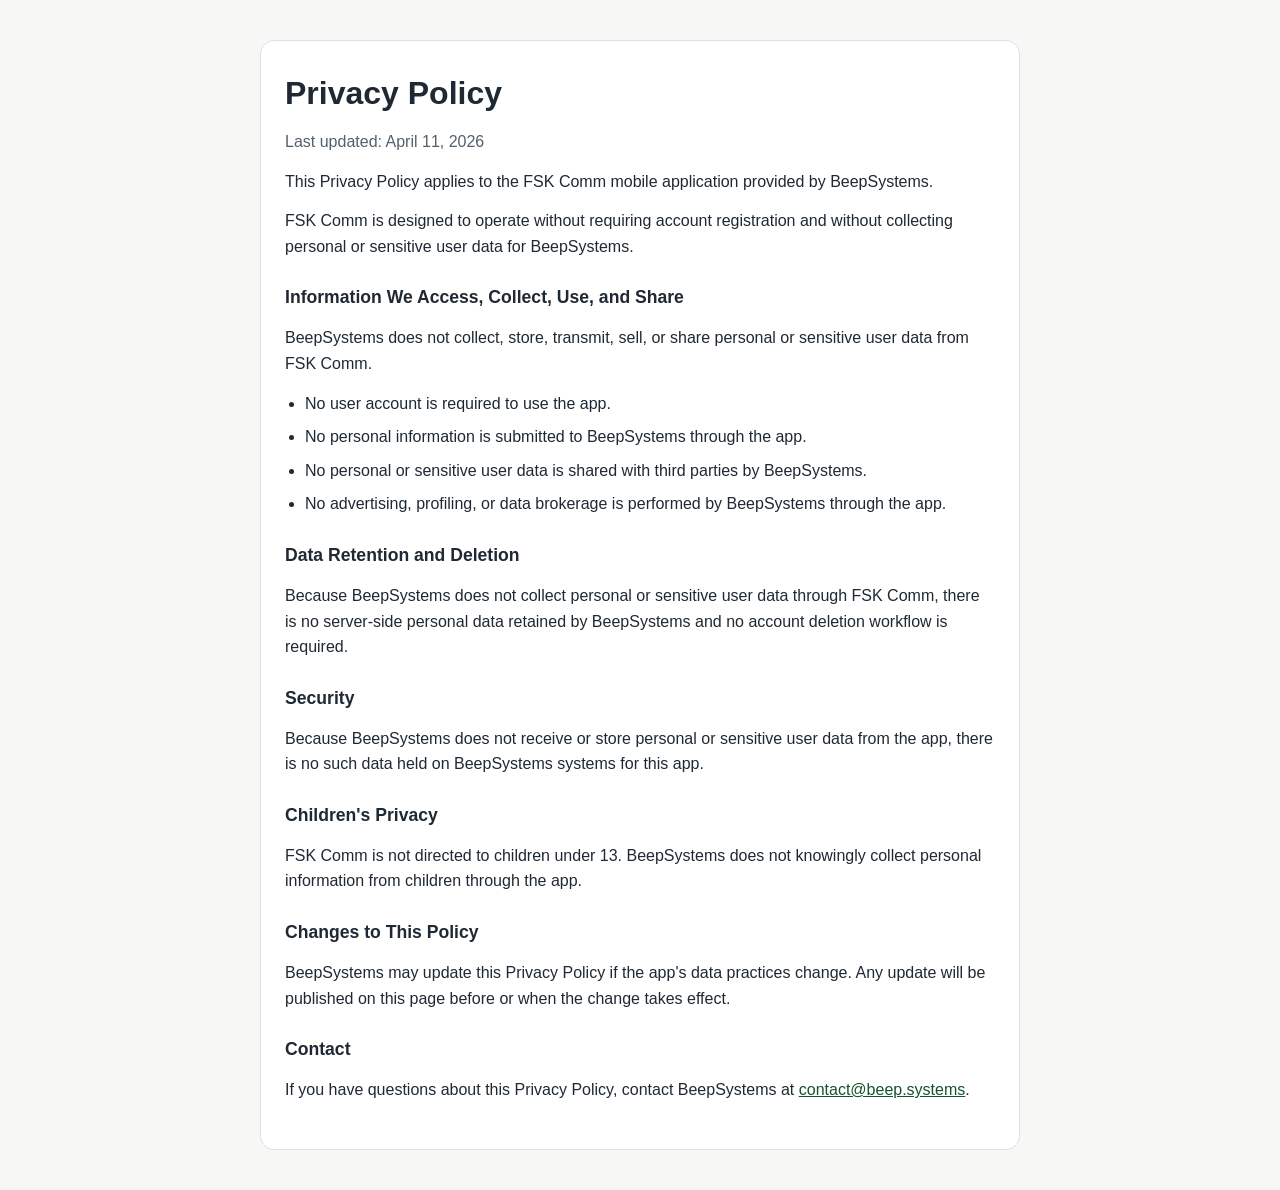
==== privacy.html @ 5888fa41 "Add Terms of Use and Privacy Policy static pages" ====
<!DOCTYPE html>
<html lang="en">
<head>
    <meta charset="utf-8">
    <meta name="viewport" content="width=device-width, initial-scale=1">
    <title>Privacy Policy | FSK Comm</title>
    <style>
        :root {
            color-scheme: light;
            --bg: #f7f7f5;
            --surface: #ffffff;
            --text: #1f2933;
            --muted: #52606d;
            --border: #d9e2ec;
            --accent: #14532d;
        }

        * {
            box-sizing: border-box;
        }

        body {
            margin: 0;
            font-family: Arial, sans-serif;
            background: var(--bg);
            color: var(--text);
            line-height: 1.6;
        }

        main {
            max-width: 760px;
            margin: 40px auto;
            padding: 32px 24px;
            background: var(--surface);
            border: 1px solid var(--border);
            border-radius: 14px;
        }

        h1, h2 {
            line-height: 1.25;
            margin: 0 0 16px;
        }

        h1 {
            font-size: 2rem;
        }

        h2 {
            font-size: 1.1rem;
            margin-top: 28px;
        }

        p {
            margin: 0 0 14px;
        }

        ul {
            margin: 0 0 14px 20px;
            padding: 0;
        }

        li {
            margin-bottom: 8px;
        }

        .meta {
            color: var(--muted);
        }

        a {
            color: var(--accent);
        }
    </style>
</head>
<body>
<main>
    <h1>Privacy Policy</h1>
    <p class="meta">Last updated: April 11, 2026</p>
    <p>This Privacy Policy applies to the FSK Comm mobile application provided by BeepSystems.</p>
    <p>FSK Comm is designed to operate without requiring account registration and without collecting personal or sensitive user data for BeepSystems.</p>

    <h2>Information We Access, Collect, Use, and Share</h2>
    <p>BeepSystems does not collect, store, transmit, sell, or share personal or sensitive user data from FSK Comm.</p>
    <ul>
        <li>No user account is required to use the app.</li>
        <li>No personal information is submitted to BeepSystems through the app.</li>
        <li>No personal or sensitive user data is shared with third parties by BeepSystems.</li>
        <li>No advertising, profiling, or data brokerage is performed by BeepSystems through the app.</li>
    </ul>

    <h2>Data Retention and Deletion</h2>
    <p>Because BeepSystems does not collect personal or sensitive user data through FSK Comm, there is no server-side personal data retained by BeepSystems and no account deletion workflow is required.</p>

    <h2>Security</h2>
    <p>Because BeepSystems does not receive or store personal or sensitive user data from the app, there is no such data held on BeepSystems systems for this app.</p>

    <h2>Children's Privacy</h2>
    <p>FSK Comm is not directed to children under 13. BeepSystems does not knowingly collect personal information from children through the app.</p>

    <h2>Changes to This Policy</h2>
    <p>BeepSystems may update this Privacy Policy if the app's data practices change. Any update will be published on this page before or when the change takes effect.</p>

    <h2>Contact</h2>
    <p>If you have questions about this Privacy Policy, contact BeepSystems at <a href="mailto:contact@beep.systems">contact@beep.systems</a>.</p>
</main>
</body>
</html>
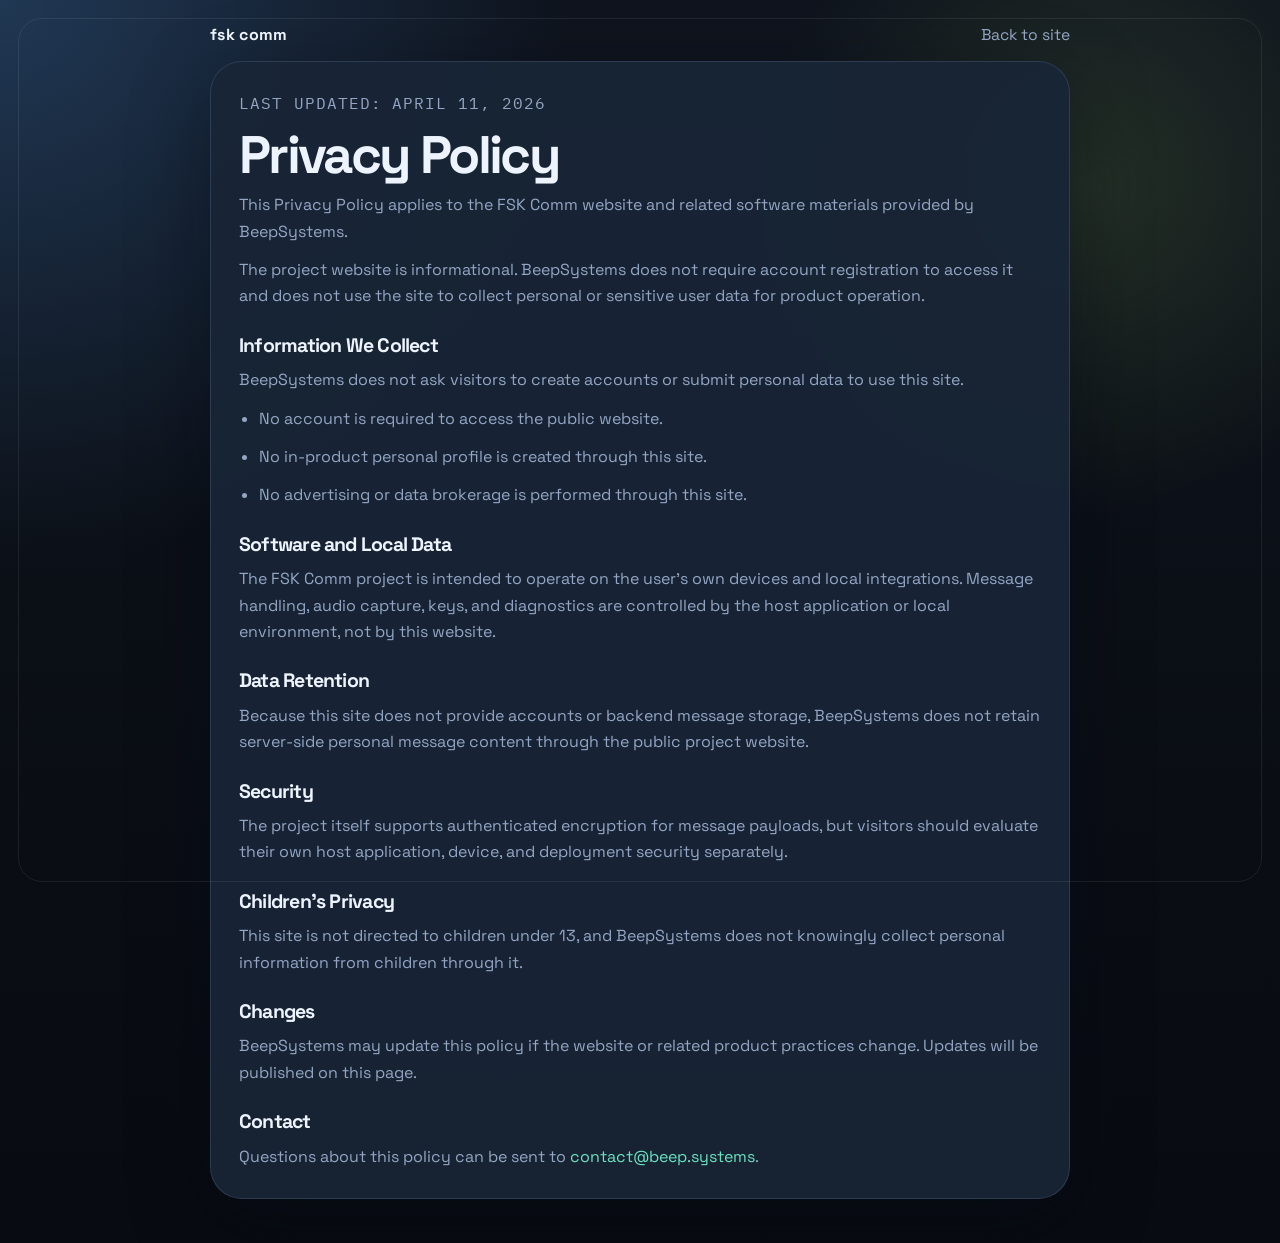
==== commit 98b5d755: "Add website structure: index, legal pages, sitemap, and robots.txt" ====
--- a/privacy.html
+++ b/privacy.html
@@ -4,104 +4,55 @@
     <meta charset="utf-8">
     <meta name="viewport" content="width=device-width, initial-scale=1">
     <title>Privacy Policy | FSK Comm</title>
-    <style>
-        :root {
-            color-scheme: light;
-            --bg: #f7f7f5;
-            --surface: #ffffff;
-            --text: #1f2933;
-            --muted: #52606d;
-            --border: #d9e2ec;
-            --accent: #14532d;
-        }
+    <meta name="description" content="Privacy Policy for the FSK Comm website and related software materials.">
+    <meta name="robots" content="index,follow">
+    <link rel="icon" href="/favicon.ico" sizes="any">
+    <link rel="preconnect" href="https://fonts.googleapis.com">
+    <link rel="preconnect" href="https://fonts.gstatic.com" crossorigin>
+    <link href="https://fonts.googleapis.com/css2?family=IBM+Plex+Mono:wght@400;500&family=Space+Grotesk:wght@400;500;700&display=swap" rel="stylesheet">
+    <link rel="stylesheet" href="/assets/site.css">
+</head>
+<body class="legal-page">
+<div class="legal-wrap">
+    <header class="legal-header">
+        <a class="brand" href="/index.html">
+            <span>FSK Comm</span>
+        </a>
+        <a class="legal-back" href="/index.html">Back to site</a>
+    </header>
 
-        * {
-            box-sizing: border-box;
-        }
+    <main class="legal-content">
+        <p class="legal-meta">Last updated: April 11, 2026</p>
+        <h1>Privacy Policy</h1>
+        <p>This Privacy Policy applies to the FSK Comm website and related software materials provided by BeepSystems.</p>
+        <p>The project website is informational. BeepSystems does not require account registration to access it and does not use the site to collect personal or sensitive user data for product operation.</p>
 
-        body {
-            margin: 0;
-            font-family: Arial, sans-serif;
-            background: var(--bg);
-            color: var(--text);
-            line-height: 1.6;
-        }
+        <h2>Information We Collect</h2>
+        <p>BeepSystems does not ask visitors to create accounts or submit personal data to use this site.</p>
+        <ul>
+            <li>No account is required to access the public website.</li>
+            <li>No in-product personal profile is created through this site.</li>
+            <li>No advertising or data brokerage is performed through this site.</li>
+        </ul>
 
-        main {
-            max-width: 760px;
-            margin: 40px auto;
-            padding: 32px 24px;
-            background: var(--surface);
-            border: 1px solid var(--border);
-            border-radius: 14px;
-        }
+        <h2>Software and Local Data</h2>
+        <p>The FSK Comm project is intended to operate on the user's own devices and local integrations. Message handling, audio capture, keys, and diagnostics are controlled by the host application or local environment, not by this website.</p>
 
-        h1, h2 {
-            line-height: 1.25;
-            margin: 0 0 16px;
-        }
+        <h2>Data Retention</h2>
+        <p>Because this site does not provide accounts or backend message storage, BeepSystems does not retain server-side personal message content through the public project website.</p>
 
-        h1 {
-            font-size: 2rem;
-        }
+        <h2>Security</h2>
+        <p>The project itself supports authenticated encryption for message payloads, but visitors should evaluate their own host application, device, and deployment security separately.</p>
 
-        h2 {
-            font-size: 1.1rem;
-            margin-top: 28px;
-        }
+        <h2>Children's Privacy</h2>
+        <p>This site is not directed to children under 13, and BeepSystems does not knowingly collect personal information from children through it.</p>
 
-        p {
-            margin: 0 0 14px;
-        }
+        <h2>Changes</h2>
+        <p>BeepSystems may update this policy if the website or related product practices change. Updates will be published on this page.</p>
 
-        ul {
-            margin: 0 0 14px 20px;
-            padding: 0;
-        }
-
-        li {
-            margin-bottom: 8px;
-        }
-
-        .meta {
-            color: var(--muted);
-        }
-
-        a {
-            color: var(--accent);
-        }
-    </style>
-</head>
-<body>
-<main>
-    <h1>Privacy Policy</h1>
-    <p class="meta">Last updated: April 11, 2026</p>
-    <p>This Privacy Policy applies to the FSK Comm mobile application provided by BeepSystems.</p>
-    <p>FSK Comm is designed to operate without requiring account registration and without collecting personal or sensitive user data for BeepSystems.</p>
-
-    <h2>Information We Access, Collect, Use, and Share</h2>
-    <p>BeepSystems does not collect, store, transmit, sell, or share personal or sensitive user data from FSK Comm.</p>
-    <ul>
-        <li>No user account is required to use the app.</li>
-        <li>No personal information is submitted to BeepSystems through the app.</li>
-        <li>No personal or sensitive user data is shared with third parties by BeepSystems.</li>
-        <li>No advertising, profiling, or data brokerage is performed by BeepSystems through the app.</li>
-    </ul>
-
-    <h2>Data Retention and Deletion</h2>
-    <p>Because BeepSystems does not collect personal or sensitive user data through FSK Comm, there is no server-side personal data retained by BeepSystems and no account deletion workflow is required.</p>
-
-    <h2>Security</h2>
-    <p>Because BeepSystems does not receive or store personal or sensitive user data from the app, there is no such data held on BeepSystems systems for this app.</p>
-
-    <h2>Children's Privacy</h2>
-    <p>FSK Comm is not directed to children under 13. BeepSystems does not knowingly collect personal information from children through the app.</p>
-
-    <h2>Changes to This Policy</h2>
-    <p>BeepSystems may update this Privacy Policy if the app's data practices change. Any update will be published on this page before or when the change takes effect.</p>
-
-    <h2>Contact</h2>
-    <p>If you have questions about this Privacy Policy, contact BeepSystems at <a href="mailto:contact@beep.systems">contact@beep.systems</a>.</p>
-</main>
+        <h2>Contact</h2>
+        <p>Questions about this policy can be sent to <a class="legal-link" href="mailto:contact@beep.systems">contact@beep.systems</a>.</p>
+    </main>
+</div>
 </body>
 </html>
--- a/assets/site.css
+++ b/assets/site.css
@@ -0,0 +1,546 @@
+:root {
+    color-scheme: dark;
+    --surface: rgba(19, 29, 43, 0.78);
+    --surface-strong: rgba(25, 37, 54, 0.95);
+    --card-border: rgba(135, 167, 214, 0.18);
+    --text: #eef4ff;
+    --muted: #94a6c4;
+    --accent: #6be3c1;
+    --accent-strong: #b9ff6d;
+    --shadow: 0 24px 80px rgba(3, 9, 19, 0.38);
+    --max-width: 1180px;
+    --radius-lg: 32px;
+    --radius-md: 24px;
+    --radius-sm: 16px;
+}
+
+*,
+*::before,
+*::after {
+    box-sizing: border-box;
+}
+
+html {
+    scroll-behavior: smooth;
+}
+
+body {
+    margin: 0;
+    min-width: 320px;
+    font-family: "Space Grotesk", "Segoe UI", sans-serif;
+    color: var(--text);
+    background:
+        radial-gradient(circle at top left, rgba(86, 169, 255, 0.24), transparent 32%),
+        radial-gradient(circle at 85% 15%, rgba(185, 255, 109, 0.12), transparent 22%),
+        linear-gradient(180deg, #0f141e 0%, #0b0f16 48%, #080b11 100%);
+}
+
+body::before {
+    content: "";
+    position: fixed;
+    inset: 18px;
+    border: 1px solid rgba(255, 255, 255, 0.08);
+    border-radius: 24px;
+    pointer-events: none;
+}
+
+a {
+    color: inherit;
+    text-decoration: none;
+}
+
+img {
+    display: block;
+    max-width: 100%;
+}
+
+code {
+    padding: 0.12em 0.36em;
+    border-radius: 999px;
+    background: rgba(255, 255, 255, 0.07);
+    color: var(--text);
+    font-family: "IBM Plex Mono", Consolas, monospace;
+    font-size: 0.92em;
+}
+
+.site-shell {
+    width: min(calc(100% - 32px), var(--max-width));
+    margin: 0 auto;
+    padding: 24px 0 48px;
+}
+
+.topbar {
+    position: sticky;
+    top: 18px;
+    z-index: 10;
+    display: flex;
+    align-items: center;
+    justify-content: space-between;
+    gap: 20px;
+    padding: 12px 18px;
+    margin-bottom: 22px;
+    background: rgba(8, 13, 21, 0.72);
+    border: 1px solid rgba(255, 255, 255, 0.08);
+    border-radius: 999px;
+    backdrop-filter: blur(18px);
+}
+
+.brand {
+    display: inline-flex;
+    align-items: center;
+    gap: 12px;
+    font-size: 1rem;
+    font-weight: 700;
+    letter-spacing: 0.02em;
+    text-transform: lowercase;
+}
+
+.nav {
+    display: flex;
+    flex-wrap: wrap;
+    gap: 16px;
+}
+
+.nav a,
+.footer-links a,
+.legal-back {
+    font-size: 0.98rem;
+}
+
+.nav a,
+.footer-links a {
+    color: var(--muted);
+    transition: color 160ms ease, opacity 160ms ease;
+}
+
+.nav a:hover,
+.footer-links a:hover,
+.nav a:focus-visible,
+.footer-links a:focus-visible,
+.button:hover,
+.button:focus-visible {
+    color: var(--text);
+}
+
+.section {
+    padding: 24px 0;
+}
+
+.hero {
+    display: grid;
+    grid-template-columns: minmax(0, 1.2fr) minmax(280px, 0.8fr);
+    gap: 22px;
+    align-items: start;
+}
+
+.hero-copy,
+.hero-panel,
+.card,
+.footer {
+    position: relative;
+    overflow: hidden;
+    background: var(--surface);
+    border: 1px solid var(--card-border);
+    box-shadow: var(--shadow);
+}
+
+.hero-copy,
+.hero-panel,
+.footer {
+    border-radius: var(--radius-lg);
+}
+
+.hero-copy {
+    padding: 38px;
+}
+
+.hero-copy::after,
+.hero-panel::after,
+.card::after,
+.footer::after {
+    content: "";
+    position: absolute;
+    inset: auto -10% -30% auto;
+    width: 220px;
+    height: 220px;
+    background: radial-gradient(circle, rgba(107, 227, 193, 0.15), transparent 70%);
+    pointer-events: none;
+}
+
+.eyebrow,
+.panel-label,
+.feature-kicker,
+.metric-label,
+.legal-meta {
+    margin: 0 0 12px;
+    color: var(--accent-strong);
+    font-family: "IBM Plex Mono", Consolas, monospace;
+    font-size: 0.9rem;
+    letter-spacing: 0.06em;
+    text-transform: uppercase;
+}
+
+h1,
+h2,
+h3,
+p,
+ol,
+ul {
+    margin: 0;
+}
+
+h1 {
+    max-width: 100%;
+    font-size: clamp(2.1rem, 4.4vw, 3.8rem);
+    line-height: 1.02;
+    letter-spacing: -0.05em;
+}
+
+h2 {
+    font-size: clamp(1.8rem, 3.4vw, 2.8rem);
+    line-height: 1.05;
+    letter-spacing: -0.04em;
+}
+
+h3 {
+    font-size: 1.22rem;
+    line-height: 1.18;
+}
+
+.lede,
+.section-copy,
+.feature-card p,
+.stack-item p,
+.notes-card li,
+.footer-copy,
+.legal-content p,
+.legal-content li {
+    color: var(--muted);
+    font-size: 1rem;
+    line-height: 1.65;
+}
+
+.lede {
+    max-width: 58ch;
+    margin-top: 20px;
+    font-size: 1.06rem;
+}
+
+.hero-actions {
+    display: flex;
+    flex-wrap: wrap;
+    gap: 14px;
+    margin-top: 24px;
+}
+
+.button {
+    display: inline-flex;
+    align-items: center;
+    justify-content: center;
+    min-height: 46px;
+    padding: 0 20px;
+    border-radius: 999px;
+    border: 1px solid rgba(255, 255, 255, 0.12);
+    font-weight: 500;
+    font-size: 0.98rem;
+}
+
+.button-secondary {
+    background: rgba(255, 255, 255, 0.03);
+}
+
+.hero-panel {
+    padding: 24px;
+}
+
+.pipeline {
+    display: grid;
+    gap: 10px;
+    padding-left: 22px;
+    margin-top: 16px;
+    color: var(--text);
+    font-size: 0.98rem;
+    line-height: 1.45;
+}
+
+.pipeline li::marker {
+    color: var(--accent);
+    font-family: "IBM Plex Mono", Consolas, monospace;
+}
+
+.signal-grid {
+    display: grid;
+    grid-template-columns: repeat(4, 1fr);
+    gap: 12px;
+    margin-top: 24px;
+}
+
+.signal-grid span {
+    min-height: 116px;
+    border-radius: 999px;
+    background:
+        linear-gradient(180deg, rgba(255, 255, 255, 0.05), rgba(255, 255, 255, 0)),
+        linear-gradient(180deg, rgba(107, 227, 193, 0.08), rgba(119, 168, 255, 0.6));
+    animation: pulse 4s ease-in-out infinite;
+    transform-origin: center bottom;
+}
+
+.signal-grid span:nth-child(2) {
+    animation-delay: 0.5s;
+}
+
+.signal-grid span:nth-child(3) {
+    animation-delay: 1s;
+}
+
+.signal-grid span:nth-child(4) {
+    animation-delay: 1.5s;
+}
+
+.section-heading {
+    max-width: 760px;
+    margin-bottom: 20px;
+}
+
+.card-grid {
+    display: grid;
+    grid-template-columns: repeat(3, minmax(0, 1fr));
+    gap: 16px;
+}
+
+.card {
+    min-height: 100%;
+    padding: 24px;
+    border-radius: var(--radius-md);
+}
+
+.feature-card h3,
+.status-card h3,
+.notes-card h3,
+.stack-item h3 {
+    margin-bottom: 10px;
+}
+
+.feature-kicker {
+    margin-bottom: 10px;
+}
+
+.split-section .split-layout {
+    display: grid;
+    grid-template-columns: minmax(0, 1.05fr) minmax(0, 0.95fr);
+    gap: 16px;
+}
+
+.stack-card {
+    display: grid;
+    gap: 16px;
+}
+
+.stack-item {
+    padding-bottom: 16px;
+    border-bottom: 1px solid rgba(255, 255, 255, 0.08);
+}
+
+.stack-item:last-child {
+    padding-bottom: 0;
+    border-bottom: 0;
+}
+
+.bullet-list {
+    display: grid;
+    gap: 12px;
+    padding-left: 20px;
+    margin-top: 16px;
+}
+
+.metrics-section {
+    display: grid;
+    grid-template-columns: repeat(4, minmax(0, 1fr));
+    gap: 14px;
+}
+
+.metric {
+    padding: 18px 16px;
+    border-radius: var(--radius-sm);
+    background: rgba(255, 255, 255, 0.03);
+    border: 1px solid rgba(255, 255, 255, 0.08);
+}
+
+.metric-value {
+    display: block;
+    margin-bottom: 6px;
+    font-size: 1.22rem;
+    font-weight: 700;
+}
+
+.footer {
+    display: flex;
+    align-items: center;
+    justify-content: space-between;
+    gap: 18px;
+    padding: 22px 24px;
+    margin-top: 18px;
+}
+
+.footer-title {
+    margin-bottom: 6px;
+    font-size: 1.08rem;
+    font-weight: 700;
+}
+
+.footer-links {
+    display: flex;
+    flex-wrap: wrap;
+    justify-content: flex-end;
+    gap: 16px;
+}
+
+.legal-page {
+    min-height: 100vh;
+}
+
+.legal-wrap {
+    width: min(calc(100% - 32px), 860px);
+    margin: 0 auto;
+    padding: 24px 0 44px;
+}
+
+.legal-header {
+    display: flex;
+    align-items: center;
+    justify-content: space-between;
+    gap: 16px;
+    margin-bottom: 16px;
+}
+
+.legal-back {
+    color: var(--muted);
+}
+
+.legal-content {
+    padding: 28px;
+    border-radius: var(--radius-lg);
+    background: var(--surface-strong);
+    border: 1px solid var(--card-border);
+    box-shadow: var(--shadow);
+}
+
+.legal-content h1 {
+    max-width: none;
+    font-size: clamp(2rem, 4.4vw, 3.3rem);
+    margin-bottom: 10px;
+}
+
+.legal-content h2 {
+    margin-top: 24px;
+    margin-bottom: 10px;
+    font-size: 1.22rem;
+    line-height: 1.2;
+}
+
+.legal-content ul {
+    padding-left: 20px;
+    margin: 0;
+}
+
+.legal-content li + li,
+.legal-content p + p,
+.legal-content p + ul,
+.legal-content ul + p {
+    margin-top: 12px;
+}
+
+.legal-link {
+    color: var(--accent);
+}
+
+@keyframes pulse {
+    0%, 100% {
+        transform: scaleY(0.55);
+        opacity: 0.66;
+    }
+
+    50% {
+        transform: scaleY(1);
+        opacity: 1;
+    }
+}
+
+@media (max-width: 980px) {
+    body::before {
+        inset: 10px;
+        border-radius: 18px;
+    }
+
+    .topbar,
+    .footer,
+    .legal-header {
+        flex-direction: column;
+        align-items: flex-start;
+    }
+
+    .hero,
+    .card-grid,
+    .split-section .split-layout,
+    .metrics-section {
+        grid-template-columns: 1fr;
+    }
+
+    .hero-copy {
+        padding: 28px;
+    }
+
+    .footer-links {
+        justify-content: flex-start;
+    }
+}
+
+@media (max-width: 640px) {
+    .site-shell,
+    .legal-wrap {
+        width: min(calc(100% - 20px), var(--max-width));
+        padding-top: 16px;
+    }
+
+    .topbar {
+        border-radius: 24px;
+        padding: 14px 16px;
+    }
+
+    .nav {
+        gap: 12px;
+    }
+
+    .hero-copy,
+    .hero-panel,
+    .card,
+    .footer,
+    .legal-content {
+        padding: 20px;
+    }
+
+    .signal-grid span {
+        min-height: 82px;
+    }
+
+    h1 {
+        font-size: clamp(1.85rem, 8vw, 2.55rem);
+    }
+
+    h2 {
+        font-size: clamp(1.55rem, 7vw, 2rem);
+    }
+
+    .lede,
+    .section-copy,
+    .feature-card p,
+    .stack-item p,
+    .notes-card li,
+    .status-card p,
+    .footer-copy,
+    .legal-content p,
+    .legal-content li {
+        font-size: 0.96rem;
+        line-height: 1.6;
+    }
+}
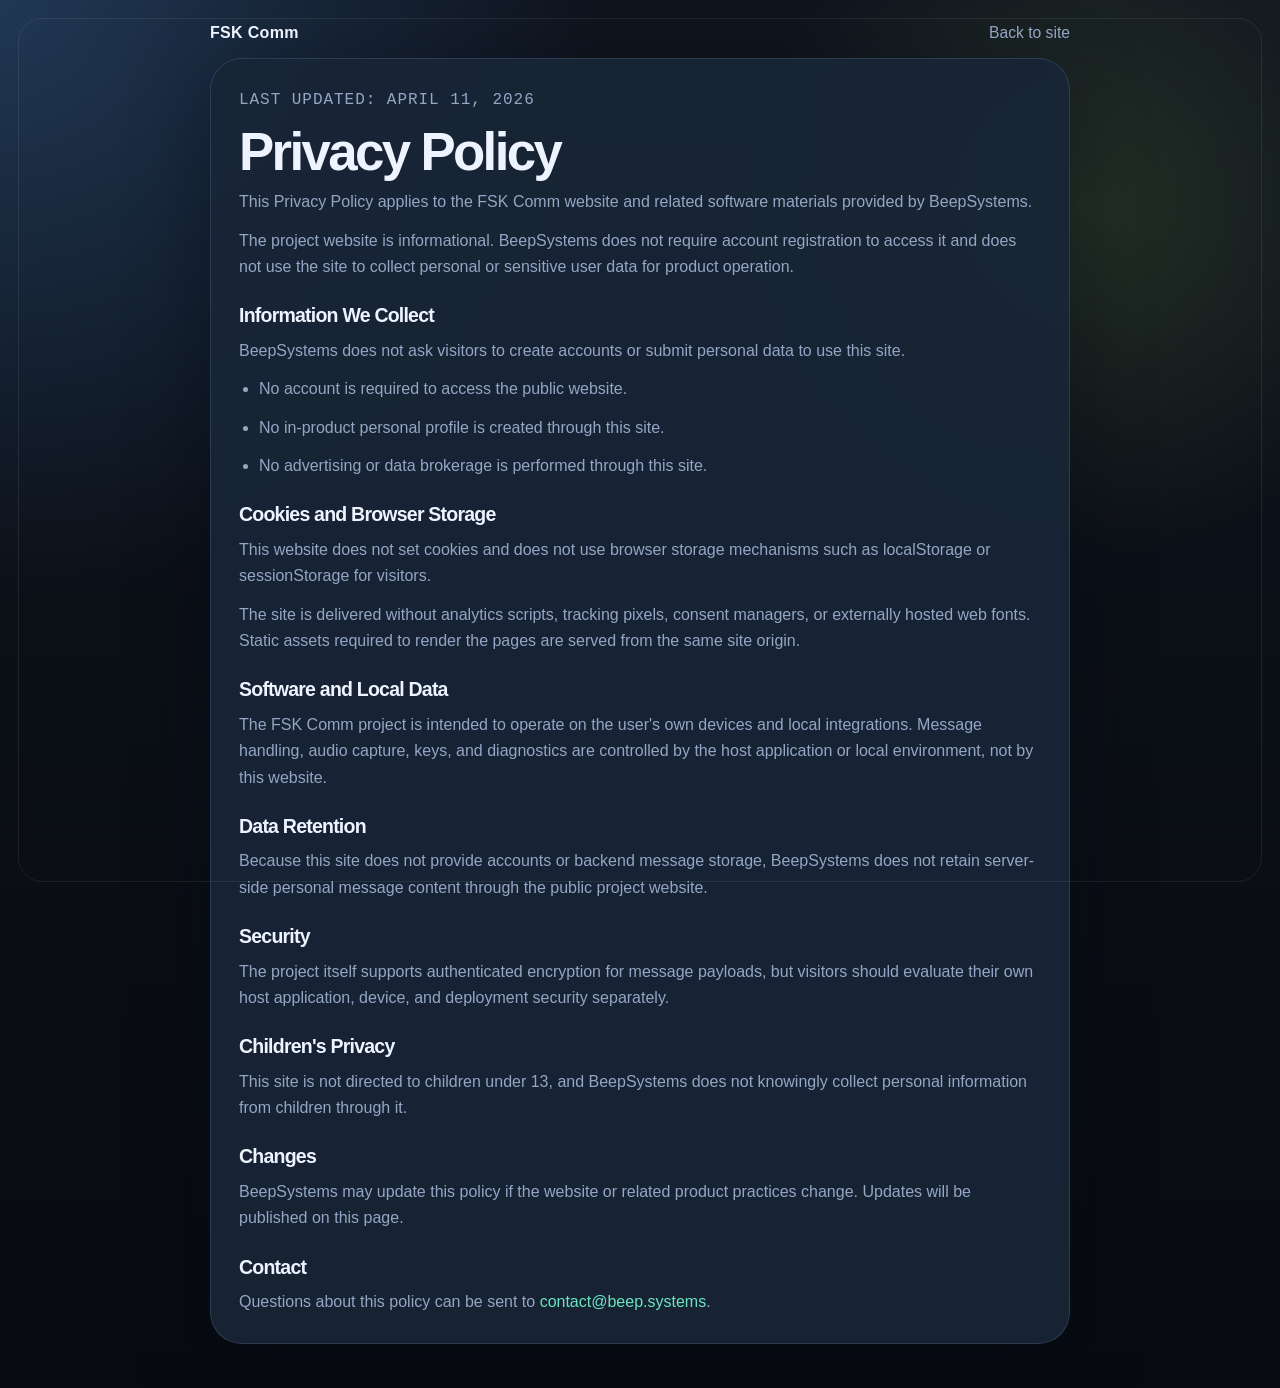
==== commit c8066bec: "Remove Google Fonts and update font families for improved privacy and self-hosting" ====
--- a/privacy.html
+++ b/privacy.html
@@ -7,9 +7,6 @@
     <meta name="description" content="Privacy Policy for the FSK Comm website and related software materials.">
     <meta name="robots" content="index,follow">
     <link rel="icon" href="/favicon.ico" sizes="any">
-    <link rel="preconnect" href="https://fonts.googleapis.com">
-    <link rel="preconnect" href="https://fonts.gstatic.com" crossorigin>
-    <link href="https://fonts.googleapis.com/css2?family=IBM+Plex+Mono:wght@400;500&family=Space+Grotesk:wght@400;500;700&display=swap" rel="stylesheet">
     <link rel="stylesheet" href="/assets/site.css">
 </head>
 <body class="legal-page">
@@ -35,6 +32,10 @@
             <li>No advertising or data brokerage is performed through this site.</li>
         </ul>
 
+        <h2>Cookies and Browser Storage</h2>
+        <p>This website does not set cookies and does not use browser storage mechanisms such as localStorage or sessionStorage for visitors.</p>
+        <p>The site is delivered without analytics scripts, tracking pixels, consent managers, or externally hosted web fonts. Static assets required to render the pages are served from the same site origin.</p>
+
         <h2>Software and Local Data</h2>
         <p>The FSK Comm project is intended to operate on the user's own devices and local integrations. Message handling, audio capture, keys, and diagnostics are controlled by the host application or local environment, not by this website.</p>
 
--- a/assets/site.css
+++ b/assets/site.css
@@ -27,7 +27,7 @@
 body {
     margin: 0;
     min-width: 320px;
-    font-family: "Space Grotesk", "Segoe UI", sans-serif;
+    font-family: "Segoe UI Variable Text", "Segoe UI", "Helvetica Neue", Arial, sans-serif;
     color: var(--text);
     background:
         radial-gradient(circle at top left, rgba(86, 169, 255, 0.24), transparent 32%),
@@ -59,7 +59,7 @@
     border-radius: 999px;
     background: rgba(255, 255, 255, 0.07);
     color: var(--text);
-    font-family: "IBM Plex Mono", Consolas, monospace;
+    font-family: "Cascadia Mono", "SFMono-Regular", Consolas, "Liberation Mono", monospace;
     font-size: 0.92em;
 }
 
@@ -92,7 +92,6 @@
     font-size: 1rem;
     font-weight: 700;
     letter-spacing: 0.02em;
-    text-transform: lowercase;
 }
 
 .nav {
@@ -126,11 +125,16 @@
     padding: 24px 0;
 }
 
+main > .section:not(.hero) {
+    padding-left: 14px;
+}
+
 .hero {
     display: grid;
     grid-template-columns: minmax(0, 1.2fr) minmax(280px, 0.8fr);
     gap: 22px;
     align-items: start;
+    padding-left: 14px;
 }
 
 .hero-copy,
@@ -174,7 +178,7 @@
 .legal-meta {
     margin: 0 0 12px;
     color: var(--accent-strong);
-    font-family: "IBM Plex Mono", Consolas, monospace;
+    font-family: "Cascadia Mono", "SFMono-Regular", Consolas, "Liberation Mono", monospace;
     font-size: 0.9rem;
     letter-spacing: 0.06em;
     text-transform: uppercase;
@@ -237,12 +241,86 @@
     display: inline-flex;
     align-items: center;
     justify-content: center;
+    gap: 10px;
     min-height: 46px;
     padding: 0 20px;
     border-radius: 999px;
     border: 1px solid rgba(255, 255, 255, 0.12);
     font-weight: 500;
     font-size: 0.98rem;
+}
+
+.button-play {
+    justify-content: flex-start;
+    min-height: 54px;
+    padding: 10px 16px 10px 14px;
+    border-radius: 16px;
+    border: 1px solid rgba(255, 255, 255, 0.16);
+    background: linear-gradient(180deg, rgba(20, 26, 37, 0.96), rgba(9, 13, 21, 0.96));
+    color: #ffffff;
+    box-shadow: inset 0 1px 0 rgba(255, 255, 255, 0.06);
+}
+
+.play-badge-icon {
+    position: relative;
+    display: inline-flex;
+    align-items: center;
+    justify-content: center;
+    width: 28px;
+    height: 28px;
+    flex: 0 0 28px;
+}
+
+.play-badge-triangle {
+    width: 0;
+    height: 0;
+    border-top: 9px solid transparent;
+    border-bottom: 9px solid transparent;
+    border-left: 16px solid #34c3ff;
+    filter: drop-shadow(0 0 10px rgba(52, 195, 255, 0.24));
+}
+
+.play-badge-triangle::before,
+.play-badge-triangle::after {
+    content: "";
+    position: absolute;
+    left: -16px;
+    width: 0;
+    height: 0;
+}
+
+.play-badge-triangle::before {
+    top: -9px;
+    border-top: 9px solid transparent;
+    border-bottom: 0 solid transparent;
+    border-left: 16px solid #6be3c1;
+}
+
+.play-badge-triangle::after {
+    top: 0;
+    border-top: 0 solid transparent;
+    border-bottom: 9px solid transparent;
+    border-left: 16px solid #b9ff6d;
+}
+
+.play-badge-copy {
+    display: flex;
+    flex-direction: column;
+    align-items: flex-start;
+    line-height: 1;
+}
+
+.play-badge-label {
+    margin-bottom: 3px;
+    font-size: 0.68rem;
+    letter-spacing: 0.08em;
+    text-transform: uppercase;
+    opacity: 0.78;
+}
+
+.play-badge-title {
+    font-size: 1.05rem;
+    font-weight: 700;
 }
 
 .button-secondary {
@@ -265,36 +343,171 @@
 
 .pipeline li::marker {
     color: var(--accent);
-    font-family: "IBM Plex Mono", Consolas, monospace;
+    font-family: "Cascadia Mono", "SFMono-Regular", Consolas, "Liberation Mono", monospace;
 }
 
 .signal-grid {
-    display: grid;
-    grid-template-columns: repeat(4, 1fr);
-    gap: 12px;
+    position: relative;
+    min-height: 132px;
     margin-top: 24px;
+    overflow: hidden;
+    border-radius: 18px;
+    display: flex;
+    align-items: flex-end;
+    justify-content: space-between;
+    gap: 0;
+    padding: 14px 12px 10px;
+    background:
+        linear-gradient(180deg, rgba(255, 255, 255, 0.03), rgba(255, 255, 255, 0.01)),
+        linear-gradient(90deg, rgba(255, 255, 255, 0.024) 1px, transparent 1px),
+        linear-gradient(0deg, rgba(255, 255, 255, 0.022) 1px, transparent 1px);
+    background-size: auto, 22px 100%, 100% 22px;
+}
+
+.signal-grid::before {
+    content: "";
+    position: absolute;
+    left: 0;
+    right: 0;
+    top: 50%;
+    height: 1px;
+    background: linear-gradient(90deg, transparent, rgba(119, 168, 255, 0.26), transparent);
 }
 
 .signal-grid span {
-    min-height: 116px;
+    position: relative;
+    z-index: 1;
+    flex: 0 0 3px;
+    width: 3px;
+    height: var(--bar-h, 20px);
     border-radius: 999px;
-    background:
-        linear-gradient(180deg, rgba(255, 255, 255, 0.05), rgba(255, 255, 255, 0)),
-        linear-gradient(180deg, rgba(107, 227, 193, 0.08), rgba(119, 168, 255, 0.6));
-    animation: pulse 4s ease-in-out infinite;
+    background: linear-gradient(180deg, rgba(185, 255, 109, 0.96), rgba(107, 227, 193, 0.86) 45%, rgba(119, 168, 255, 0.32));
+    box-shadow:
+        0 0 10px rgba(107, 227, 193, 0.2),
+        0 0 16px rgba(119, 168, 255, 0.12);
+    animation: equalizerPulse var(--bar-speed, 1.05s) ease-in-out infinite;
+    animation-delay: var(--bar-delay, 0s);
     transform-origin: center bottom;
 }
 
-.signal-grid span:nth-child(2) {
-    animation-delay: 0.5s;
-}
-
-.signal-grid span:nth-child(3) {
-    animation-delay: 1s;
-}
-
-.signal-grid span:nth-child(4) {
-    animation-delay: 1.5s;
+@keyframes equalizerPulse {
+    0%, 100% {
+        transform: scaleY(0.55);
+        opacity: 0.62;
+    }
+
+    50% {
+        transform: scaleY(1);
+        opacity: 1;
+    }
+}
+
+.app-showcase .section-heading {
+    max-width: 820px;
+}
+
+.showcase-stage {
+    padding: 34px 28px 28px;
+    overflow: hidden;
+}
+
+.showcase-stage::before {
+    content: "";
+    position: absolute;
+    inset: auto auto -12% -8%;
+    width: 280px;
+    height: 280px;
+    background: radial-gradient(circle, rgba(107, 227, 193, 0.12), transparent 68%);
+    pointer-events: none;
+}
+
+.showcase-stage::after {
+    content: "";
+    position: absolute;
+    inset: 10% -6% auto auto;
+    width: 300px;
+    height: 300px;
+    background: radial-gradient(circle, rgba(119, 168, 255, 0.12), transparent 70%);
+    pointer-events: none;
+}
+
+.phone-stack {
+    position: relative;
+    display: flex;
+    align-items: flex-end;
+    justify-content: center;
+    gap: 0;
+    min-height: 700px;
+    padding: 12px 0;
+}
+
+.phone-card {
+    position: relative;
+    z-index: 1;
+    margin: 0;
+    width: min(28vw, 280px);
+}
+
+.phone-card-left {
+    transform: translateX(42px) rotate(-8deg);
+}
+
+.phone-card-center {
+    z-index: 3;
+    width: min(31vw, 320px);
+    transform: translateY(-18px);
+}
+
+.phone-card-right {
+    transform: translateX(-42px) rotate(8deg);
+}
+
+.phone-frame {
+    position: relative;
+    padding: 10px;
+    border-radius: 34px;
+    background: linear-gradient(180deg, #1b2433 0%, #090d15 100%);
+    border: 1px solid rgba(255, 255, 255, 0.12);
+    box-shadow:
+        0 28px 60px rgba(3, 9, 19, 0.4),
+        inset 0 1px 0 rgba(255, 255, 255, 0.08);
+}
+
+.phone-frame::after {
+    content: "";
+    position: absolute;
+    inset: 10px;
+    border-radius: 26px;
+    background: linear-gradient(135deg, rgba(255, 255, 255, 0.12), transparent 34%, transparent 70%, rgba(255, 255, 255, 0.04));
+    mix-blend-mode: screen;
+    opacity: 0.42;
+    pointer-events: none;
+}
+
+.phone-frame::before {
+    content: "";
+    position: absolute;
+    top: 12px;
+    left: 50%;
+    width: 34%;
+    height: 14px;
+    border-radius: 999px;
+    background: rgba(7, 10, 16, 0.86);
+    transform: translateX(-50%);
+    z-index: 2;
+}
+
+.phone-frame img {
+    width: 100%;
+    border-radius: 26px;
+    box-shadow: inset 0 0 0 1px rgba(255, 255, 255, 0.04);
+}
+
+.phone-card figcaption {
+    margin-top: 14px;
+    text-align: center;
+    color: var(--muted);
+    font-size: 0.95rem;
 }
 
 .section-heading {
@@ -380,12 +593,18 @@
     gap: 18px;
     padding: 22px 24px;
     margin-top: 18px;
+    margin-left: 14px;
 }
 
 .footer-title {
-    margin-bottom: 6px;
-    font-size: 1.08rem;
-    font-weight: 700;
+    margin: 0;
+    color: var(--muted);
+    font-family: "Cascadia Mono", "SFMono-Regular", Consolas, "Liberation Mono", monospace;
+    font-size: 0.84rem;
+    font-weight: 500;
+    letter-spacing: 0.08em;
+    text-transform: uppercase;
+    opacity: 0.9;
 }
 
 .footer-links {
@@ -454,22 +673,9 @@
     color: var(--accent);
 }
 
-@keyframes pulse {
-    0%, 100% {
-        transform: scaleY(0.55);
-        opacity: 0.66;
-    }
-
-    50% {
-        transform: scaleY(1);
-        opacity: 1;
-    }
-}
-
 @media (max-width: 980px) {
     body::before {
-        inset: 10px;
-        border-radius: 18px;
+        display: none;
     }
 
     .topbar,
@@ -479,6 +685,18 @@
         align-items: flex-start;
     }
 
+    .topbar {
+        gap: 14px;
+        width: 100%;
+        border-radius: 28px;
+    }
+
+    .nav {
+        width: 100%;
+        justify-content: space-between;
+        gap: 14px;
+    }
+
     .hero,
     .card-grid,
     .split-section .split-layout,
@@ -490,8 +708,32 @@
         padding: 28px;
     }
 
+    .hero-actions {
+        width: 100%;
+    }
+
     .footer-links {
         justify-content: flex-start;
+    }
+
+    .phone-stack {
+        min-height: auto;
+        gap: 18px;
+        flex-wrap: wrap;
+    }
+
+    .phone-card,
+    .phone-card-center {
+        width: min(44vw, 280px);
+    }
+
+    .phone-card-left,
+    .phone-card-right,
+    .phone-card-center,
+    .phone-card-left:hover,
+    .phone-card-right:hover,
+    .phone-card-center:hover {
+        transform: none;
     }
 }
 
@@ -499,16 +741,41 @@
     .site-shell,
     .legal-wrap {
         width: min(calc(100% - 20px), var(--max-width));
-        padding-top: 16px;
+        padding-top: 14px;
     }
 
     .topbar {
-        border-radius: 24px;
-        padding: 14px 16px;
+        top: 10px;
+        border-radius: 20px;
+        padding: 12px 14px;
+        margin-bottom: 18px;
     }
 
     .nav {
-        gap: 12px;
+        display: grid;
+        grid-template-columns: repeat(2, minmax(0, 1fr));
+        gap: 10px;
+    }
+
+    .nav a {
+        min-height: 42px;
+        display: inline-flex;
+        align-items: center;
+        justify-content: center;
+        padding: 0 12px;
+        text-align: center;
+        border-radius: 999px;
+        background: rgba(255, 255, 255, 0.04);
+        border: 1px solid rgba(255, 255, 255, 0.08);
+        font-size: 0.92rem;
+    }
+
+    .section {
+        padding: 18px 0;
+    }
+
+    main > .section:not(.hero) {
+        padding-left: 10px;
     }
 
     .hero-copy,
@@ -516,19 +783,118 @@
     .card,
     .footer,
     .legal-content {
-        padding: 20px;
+        padding: 18px;
+    }
+
+    .hero {
+        padding-left: 10px;
+    }
+
+    .hero-copy {
+        padding: 22px 18px;
+    }
+
+    .hero-panel {
+        padding: 18px;
+    }
+
+    .eyebrow,
+    .panel-label,
+    .feature-kicker,
+    .metric-label,
+    .legal-meta {
+        font-size: 0.78rem;
+        margin-bottom: 10px;
+    }
+
+    .hero-actions {
+        flex-direction: column;
+        align-items: stretch;
+        gap: 10px;
+    }
+
+    .button,
+    .button-play,
+    .button-secondary {
+        width: 100%;
+    }
+
+    .button {
+        min-height: 44px;
+        font-size: 0.94rem;
+    }
+
+    .button-play {
+        min-height: 52px;
+        padding: 10px 14px;
+    }
+
+    .play-badge-label {
+        font-size: 0.62rem;
+    }
+
+    .play-badge-title {
+        font-size: 0.98rem;
+    }
+
+    .pipeline {
+        gap: 8px;
+        padding-left: 18px;
+        font-size: 0.92rem;
+        line-height: 1.4;
+    }
+
+    .showcase-stage {
+        padding: 18px 14px 14px;
+    }
+
+    .phone-stack {
+        gap: 12px;
+    }
+
+    .phone-card,
+    .phone-card-center {
+        width: min(78vw, 270px);
+    }
+
+    .phone-frame {
+        padding: 8px;
+        border-radius: 28px;
+    }
+
+    .phone-frame::before {
+        top: 10px;
+        height: 12px;
+    }
+
+    .phone-frame img,
+    .phone-frame::after {
+        border-radius: 20px;
+    }
+
+    .signal-grid {
+        min-height: 112px;
+        padding: 10px 8px 8px;
     }
 
     .signal-grid span {
-        min-height: 82px;
+        flex-basis: 2px;
+        width: 2px;
     }
 
     h1 {
-        font-size: clamp(1.85rem, 8vw, 2.55rem);
+        font-size: clamp(1.8rem, 7.8vw, 2.45rem);
+        line-height: 1.04;
     }
 
     h2 {
-        font-size: clamp(1.55rem, 7vw, 2rem);
+        font-size: clamp(1.42rem, 6.4vw, 1.9rem);
+        line-height: 1.08;
+    }
+
+    h3 {
+        font-size: 1.08rem;
+        line-height: 1.2;
     }
 
     .lede,
@@ -536,11 +902,137 @@
     .feature-card p,
     .stack-item p,
     .notes-card li,
-    .status-card p,
-    .footer-copy,
     .legal-content p,
     .legal-content li {
-        font-size: 0.96rem;
-        line-height: 1.6;
-    }
-}
+        font-size: 0.93rem;
+        line-height: 1.58;
+    }
+
+    .section-heading {
+        margin-bottom: 16px;
+    }
+
+    .metrics-section {
+        grid-template-columns: repeat(2, minmax(0, 1fr));
+        gap: 10px;
+    }
+
+    .metric {
+        padding: 14px 12px;
+    }
+
+    .metric-value {
+        font-size: 1.05rem;
+    }
+
+    .footer {
+        padding: 18px;
+        gap: 14px;
+        margin-left: 10px;
+    }
+
+    .footer-title {
+        font-size: 0.76rem;
+    }
+
+    .footer-links {
+        width: 100%;
+        display: grid;
+        grid-template-columns: repeat(2, minmax(0, 1fr));
+        gap: 10px 12px;
+    }
+
+    .footer-links a {
+        font-size: 0.9rem;
+    }
+
+    .legal-content {
+        padding: 22px 18px;
+    }
+
+    .legal-content h2 {
+        font-size: 1.08rem;
+    }
+}
+
+@media (max-width: 420px) {
+    body::before {
+        inset: 6px;
+        border-radius: 14px;
+    }
+
+    .site-shell,
+    .legal-wrap {
+        width: min(calc(100% - 12px), var(--max-width));
+    }
+
+    main > .section:not(.hero) {
+        padding-left: 6px;
+    }
+
+    .topbar {
+        padding: 10px 12px;
+        border-radius: 16px;
+    }
+
+    .brand {
+        font-size: 0.94rem;
+    }
+
+    .nav {
+        grid-template-columns: 1fr;
+    }
+
+    .hero-copy,
+    .hero-panel,
+    .card,
+    .footer,
+    .legal-content {
+        padding: 16px;
+    }
+
+    .hero {
+        padding-left: 6px;
+    }
+
+    .hero-copy {
+        padding: 18px 16px;
+    }
+
+    .button-play {
+        padding: 9px 12px;
+    }
+
+    h1 {
+        font-size: clamp(1.62rem, 8.2vw, 2rem);
+    }
+
+    h2 {
+        font-size: clamp(1.28rem, 6.8vw, 1.56rem);
+    }
+
+    .lede,
+    .section-copy,
+    .feature-card p,
+    .stack-item p,
+    .notes-card li,
+    .legal-content p,
+    .legal-content li {
+        font-size: 0.9rem;
+        line-height: 1.55;
+    }
+
+    .phone-card,
+    .phone-card-center {
+        width: min(84vw, 250px);
+    }
+
+    .metrics-section,
+    .footer-links {
+        grid-template-columns: 1fr;
+    }
+
+    .footer {
+        margin-left: 6px;
+    }
+}
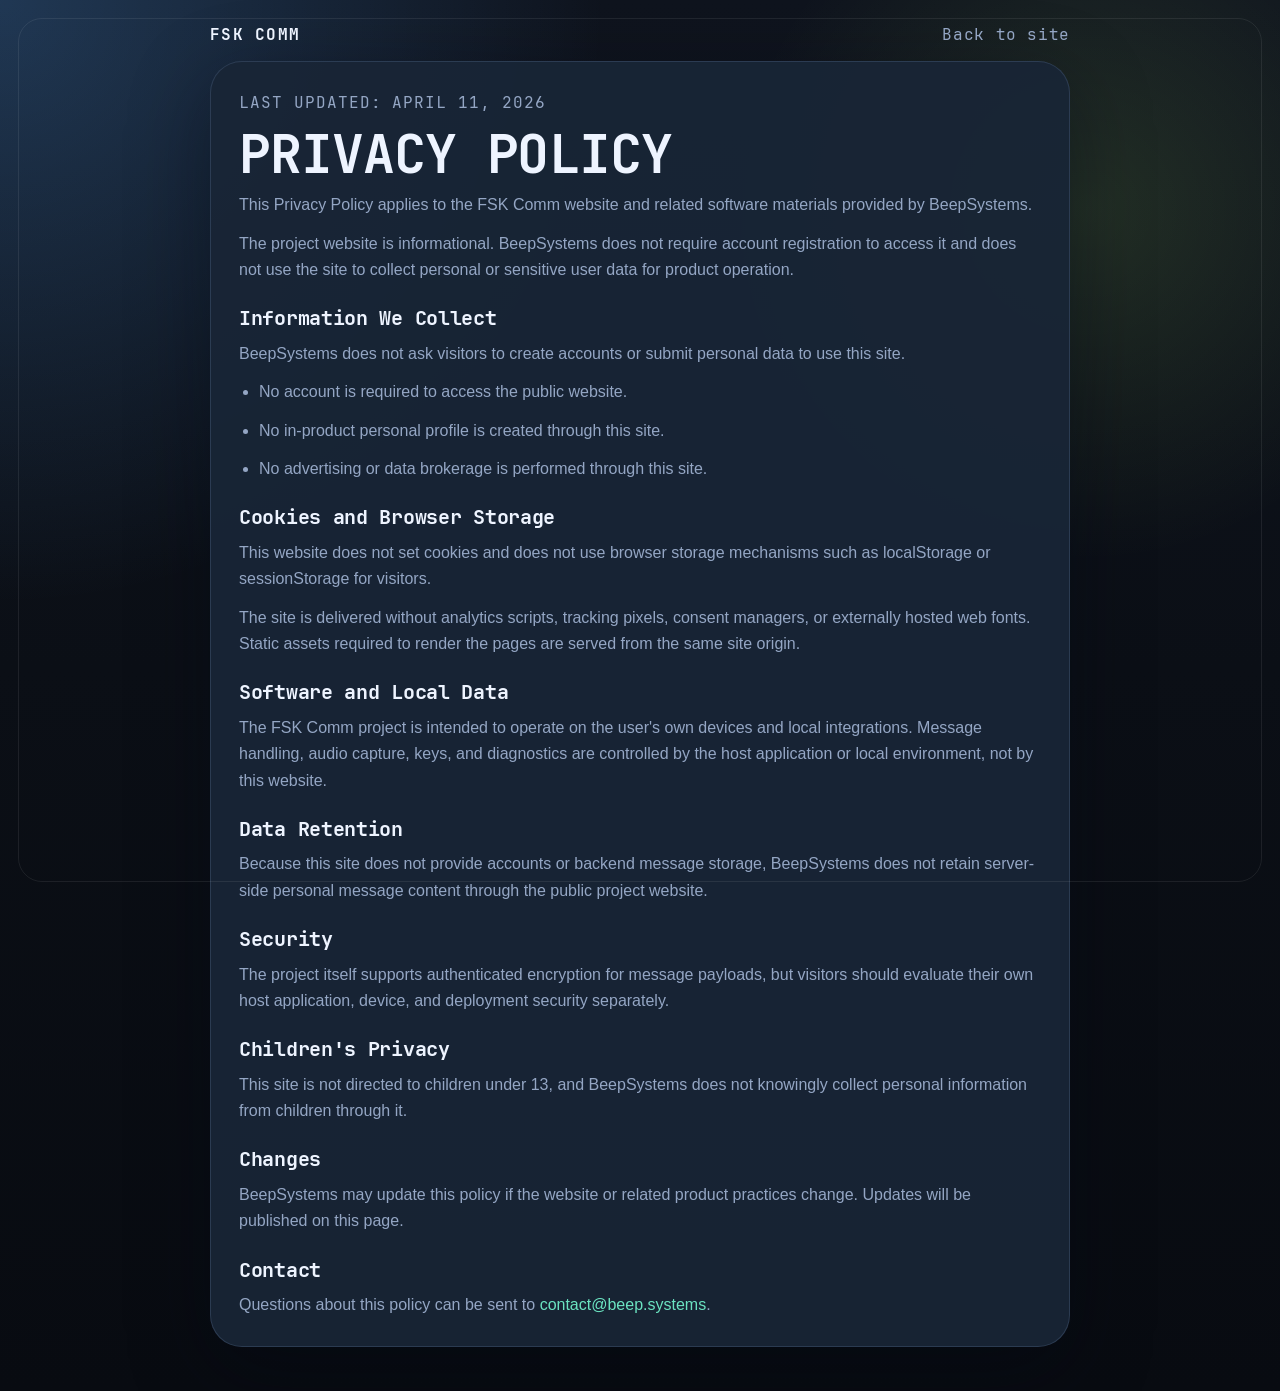
==== commit b2c142a9: "Update website content and styles: revise copy, improve meta tags, add schema.org data, refine typog" ====
--- a/privacy.html
+++ b/privacy.html
@@ -5,7 +5,8 @@
     <meta name="viewport" content="width=device-width, initial-scale=1">
     <title>Privacy Policy | FSK Comm</title>
     <meta name="description" content="Privacy Policy for the FSK Comm website and related software materials.">
-    <meta name="robots" content="index,follow">
+    <meta name="robots" content="noindex,follow">
+    <link rel="canonical" href="https://fsk.beep.systems/privacy.html">
     <link rel="icon" href="/favicon.ico" sizes="any">
     <link rel="stylesheet" href="/assets/site.css">
 </head>
--- a/assets/site.css
+++ b/assets/site.css
@@ -12,6 +12,41 @@
     --radius-lg: 32px;
     --radius-md: 24px;
     --radius-sm: 16px;
+    --font-text: "Segoe UI Variable Text", "Segoe UI", "Helvetica Neue", Arial, sans-serif;
+    --font-display: "JetBrains Mono Local", "Bahnschrift", "Segoe UI", sans-serif;
+    --font-mono: "JetBrains Mono Local", "Cascadia Mono", "Cascadia Code", "SFMono-Regular", Consolas, "Liberation Mono", monospace;
+}
+
+@font-face {
+    font-family: "JetBrains Mono Local";
+    src: url("/assets/fonts/jetbrainsmono-2.304/fonts/webfonts/JetBrainsMono-Regular.woff2") format("woff2");
+    font-style: normal;
+    font-weight: 400;
+    font-display: swap;
+}
+
+@font-face {
+    font-family: "JetBrains Mono Local";
+    src: url("/assets/fonts/jetbrainsmono-2.304/fonts/webfonts/JetBrainsMono-Medium.woff2") format("woff2");
+    font-style: normal;
+    font-weight: 500;
+    font-display: swap;
+}
+
+@font-face {
+    font-family: "JetBrains Mono Local";
+    src: url("/assets/fonts/jetbrainsmono-2.304/fonts/webfonts/JetBrainsMono-SemiBold.woff2") format("woff2");
+    font-style: normal;
+    font-weight: 600;
+    font-display: swap;
+}
+
+@font-face {
+    font-family: "JetBrains Mono Local";
+    src: url("/assets/fonts/jetbrainsmono-2.304/fonts/webfonts/JetBrainsMono-Bold.woff2") format("woff2");
+    font-style: normal;
+    font-weight: 700;
+    font-display: swap;
 }
 
 *,
@@ -27,7 +62,7 @@
 body {
     margin: 0;
     min-width: 320px;
-    font-family: "Segoe UI Variable Text", "Segoe UI", "Helvetica Neue", Arial, sans-serif;
+    font-family: var(--font-text);
     color: var(--text);
     background:
         radial-gradient(circle at top left, rgba(86, 169, 255, 0.24), transparent 32%),
@@ -59,7 +94,7 @@
     border-radius: 999px;
     background: rgba(255, 255, 255, 0.07);
     color: var(--text);
-    font-family: "Cascadia Mono", "SFMono-Regular", Consolas, "Liberation Mono", monospace;
+    font-family: var(--font-mono);
     font-size: 0.92em;
 }
 
@@ -89,9 +124,11 @@
     display: inline-flex;
     align-items: center;
     gap: 12px;
+    font-family: var(--font-display);
     font-size: 1rem;
     font-weight: 700;
-    letter-spacing: 0.02em;
+    letter-spacing: 0.08em;
+    text-transform: uppercase;
 }
 
 .nav {
@@ -103,7 +140,9 @@
 .nav a,
 .footer-links a,
 .legal-back {
+    font-family: var(--font-display);
     font-size: 0.98rem;
+    letter-spacing: 0.04em;
 }
 
 .nav a,
@@ -178,7 +217,7 @@
 .legal-meta {
     margin: 0 0 12px;
     color: var(--accent-strong);
-    font-family: "Cascadia Mono", "SFMono-Regular", Consolas, "Liberation Mono", monospace;
+    font-family: var(--font-mono);
     font-size: 0.9rem;
     letter-spacing: 0.06em;
     text-transform: uppercase;
@@ -193,22 +232,31 @@
     margin: 0;
 }
 
+h1,
+h2,
+h3 {
+    font-family: var(--font-display);
+    font-weight: 700;
+}
+
 h1 {
     max-width: 100%;
     font-size: clamp(2.1rem, 4.4vw, 3.8rem);
     line-height: 1.02;
-    letter-spacing: -0.05em;
+    letter-spacing: -0.02em;
+    text-transform: uppercase;
 }
 
 h2 {
     font-size: clamp(1.8rem, 3.4vw, 2.8rem);
     line-height: 1.05;
-    letter-spacing: -0.04em;
+    letter-spacing: -0.015em;
 }
 
 h3 {
     font-size: 1.22rem;
     line-height: 1.18;
+    letter-spacing: 0.015em;
 }
 
 .lede,
@@ -246,8 +294,11 @@
     padding: 0 20px;
     border-radius: 999px;
     border: 1px solid rgba(255, 255, 255, 0.12);
+    font-family: var(--font-display);
     font-weight: 500;
     font-size: 0.98rem;
+    letter-spacing: 0.04em;
+    text-transform: uppercase;
 }
 
 .button-play {
@@ -319,8 +370,10 @@
 }
 
 .play-badge-title {
+    font-family: var(--font-display);
     font-size: 1.05rem;
     font-weight: 700;
+    letter-spacing: 0.04em;
 }
 
 .button-secondary {
@@ -343,7 +396,7 @@
 
 .pipeline li::marker {
     color: var(--accent);
-    font-family: "Cascadia Mono", "SFMono-Regular", Consolas, "Liberation Mono", monospace;
+    font-family: var(--font-mono);
 }
 
 .signal-grid {
@@ -407,7 +460,7 @@
 }
 
 .showcase-stage {
-    padding: 34px 28px 28px;
+    padding: 28px 28px 22px;
     overflow: hidden;
 }
 
@@ -436,34 +489,37 @@
     display: flex;
     align-items: flex-end;
     justify-content: center;
-    gap: 0;
-    min-height: 700px;
-    padding: 12px 0;
+    gap: 20px;
+    flex-wrap: nowrap;
+    padding: 16px 0 8px;
 }
 
 .phone-card {
     position: relative;
     z-index: 1;
     margin: 0;
-    width: min(28vw, 280px);
+    width: min(24vw, 250px);
+    display: flex;
+    flex-direction: column;
 }
 
 .phone-card-left {
-    transform: translateX(42px) rotate(-8deg);
+    transform: none;
 }
 
 .phone-card-center {
-    z-index: 3;
-    width: min(31vw, 320px);
-    transform: translateY(-18px);
+    z-index: 1;
+    width: min(24vw, 250px);
+    transform: none;
 }
 
 .phone-card-right {
-    transform: translateX(-42px) rotate(8deg);
+    transform: none;
 }
 
 .phone-frame {
     position: relative;
+    aspect-ratio: 648 / 1280;
     padding: 10px;
     border-radius: 34px;
     background: linear-gradient(180deg, #1b2433 0%, #090d15 100%);
@@ -499,6 +555,9 @@
 
 .phone-frame img {
     width: 100%;
+    height: auto;
+    aspect-ratio: 648 / 1280;
+    object-fit: cover;
     border-radius: 26px;
     box-shadow: inset 0 0 0 1px rgba(255, 255, 255, 0.04);
 }
@@ -581,9 +640,12 @@
 
 .metric-value {
     display: block;
+    font-family: var(--font-display);
     margin-bottom: 6px;
     font-size: 1.22rem;
     font-weight: 700;
+    letter-spacing: 0.03em;
+    text-transform: uppercase;
 }
 
 .footer {
@@ -599,7 +661,7 @@
 .footer-title {
     margin: 0;
     color: var(--muted);
-    font-family: "Cascadia Mono", "SFMono-Regular", Consolas, "Liberation Mono", monospace;
+    font-family: var(--font-mono);
     font-size: 0.84rem;
     font-weight: 500;
     letter-spacing: 0.08em;
@@ -720,6 +782,7 @@
         min-height: auto;
         gap: 18px;
         flex-wrap: wrap;
+        align-items: flex-end;
     }
 
     .phone-card,
@@ -845,16 +908,18 @@
     }
 
     .showcase-stage {
-        padding: 18px 14px 14px;
+        padding: 18px 5px 14px;
     }
 
     .phone-stack {
         gap: 12px;
+        width: 100%;
     }
 
     .phone-card,
     .phone-card-center {
-        width: min(78vw, 270px);
+        width: 100%;
+        max-width: none;
     }
 
     .phone-frame {
